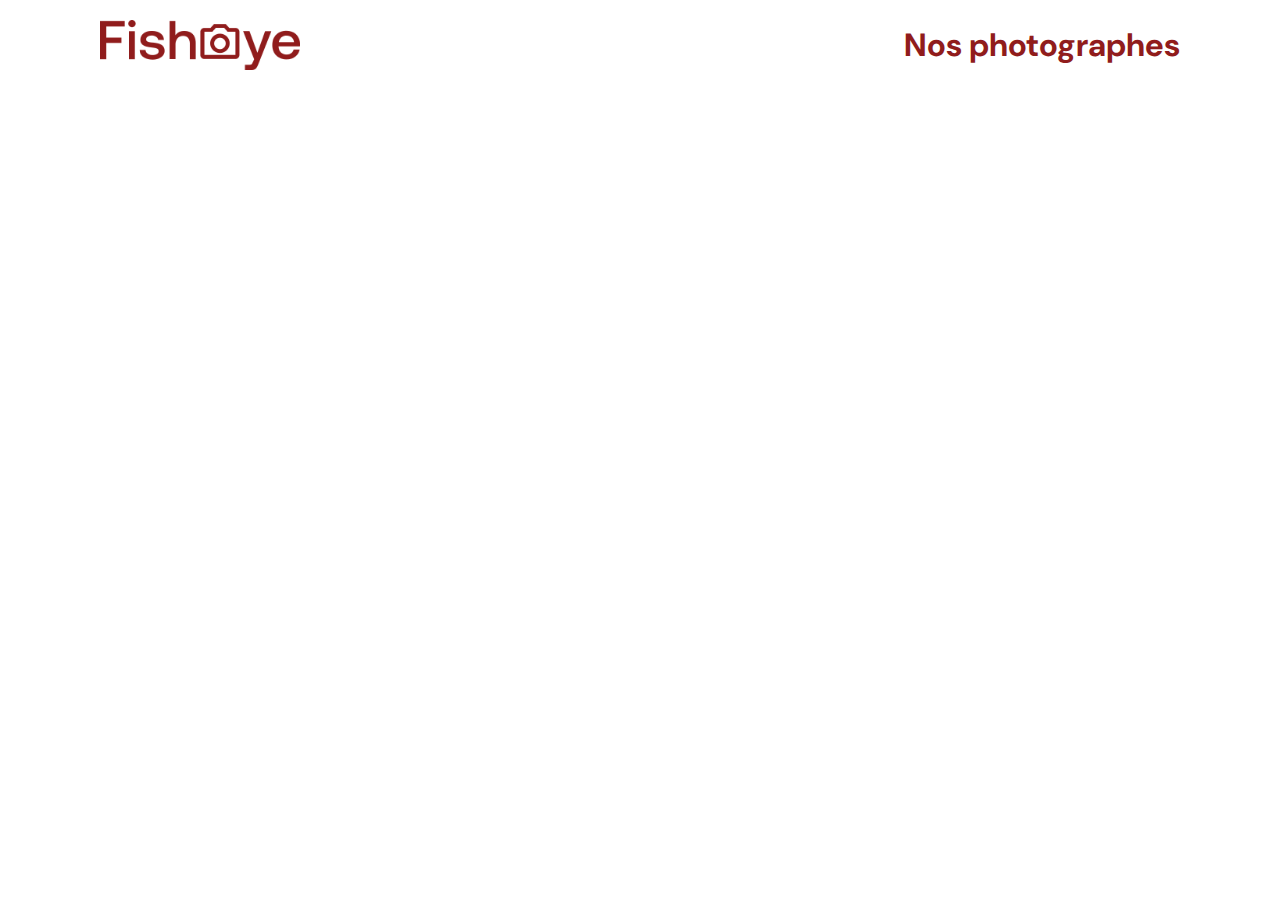
==== index.html @ 2bde6ce2 "home page" ====
<!DOCTYPE html>
<html>
  <head>
    <link href="css/style.css" rel="stylesheet" type="text/css" />
    <meta charset="utf-8">
    <link rel="icon" type="image/png" href="assets/favicon.png">
    <link href="https://fonts.googleapis.com/css?family=DM+Sans&display=swap" rel="stylesheet">
    <link rel="shortcut icon" href="#">
    <title>Fisheye</title>
  </head>
  <body>
    <header>
        <img src="assets/images/logo.png" class="logo" />
        <h1>Nos photographes</h1>
    </header>
    <main id="main">
        <div class="photographer_section"></div>
    </main>
    <script src="scripts/factories/Photographer.js"></script>
    <script src="scripts/pages/index.js"></script>
    <script src="scripts/pages/photographer.js"></script>
  </body>
</html>
---- css/style.css ----
@import url("photographer.css");

a {
    text-decoration: none;
}

p {
    margin: 5px;
}

body {
    font-family: "DM Sans", sans-serif;
    margin: 0;
}


header {
    display: flex;
    flex-direction: row;
    justify-content: space-between;
    align-items: center;
    height: 90px;
}

h1 {
    color: #901C1C;
    margin-right: 100px;
}

.logo {
    height: 50px;
    margin-left: 100px;
}

.photographer_section {
    display: grid;
    grid-template-columns: 1fr 1fr 1fr;
    gap: 70px;
    margin-top: 100px;
}

.photographer_section article, .photographer_section article a {
    justify-self: center;
    display: flex;
    justify-content: center;
    align-items: center;
    flex-direction: column;
}

.photographer_section article h2 {
    color: #D3573C;
    font-size: 36px;
    margin-bottom: 5px;
}

.photographer_section article img {
    height: 200px;
    width: 200px;
    object-fit: cover;
    border-radius: 100px;
}

.photographer_section article div {
    text-align: center;
    font-size: 14px;
}

.cityCountry{
    color: #901C1C;
    font-size: 16px;
}
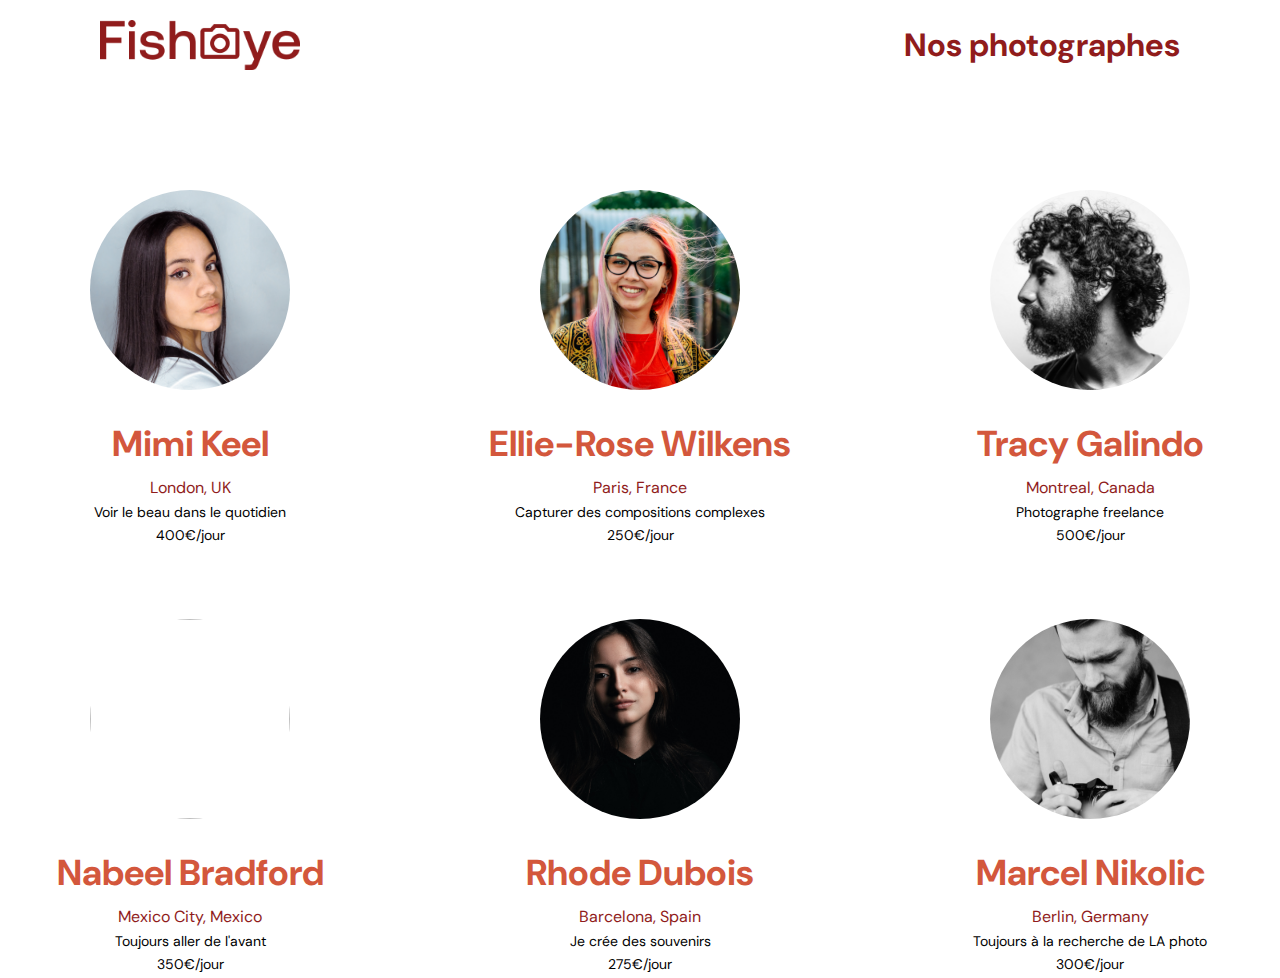
==== commit cf01e479: "script" ====
--- a/index.html
+++ b/index.html
@@ -16,8 +16,10 @@
     <main id="main">
         <div class="photographer_section"></div>
     </main>
-    <script src="scripts/factories/Photographer.js"></script>
+    <script src="scripts/utils/data.js"></script>
+    <script src="scripts/factories/photographer.js"></script>
     <script src="scripts/pages/index.js"></script>
-    <script src="scripts/pages/photographer.js"></script>
+    <!-- <script src="scripts/pages/photographer.js"></script> -->
+    <!-- <script src="scripts/factories/media.js"></script> -->
   </body>
 </html>--- a/css/style.css
+++ b/css/style.css
@@ -1,7 +1,16 @@
 @import url("photographer.css");
+
+
+*{
+    box-sizing: border-box;
+    font-family: "DM Sans", sans-serif;
+
+
+}
 
 a {
     text-decoration: none;
+    color: inherit;
 }
 
 p {
@@ -9,8 +18,9 @@
 }
 
 body {
-    font-family: "DM Sans", sans-serif;
-    margin: 0;
+    margin: 0 auto;
+    max-width: 1300px;
+    min-width: 900px;
 }
 
 
@@ -47,13 +57,13 @@
     flex-direction: column;
 }
 
-.photographer_section article h2 {
+.photographer_section article h2, .photograph-header h2 {
     color: #D3573C;
     font-size: 36px;
     margin-bottom: 5px;
 }
 
-.photographer_section article img {
+.photographer_section article img, .photograph-header img {
     height: 200px;
     width: 200px;
     object-fit: cover;
@@ -69,3 +79,5 @@
     color: #901C1C;
     font-size: 16px;
 }
+
+
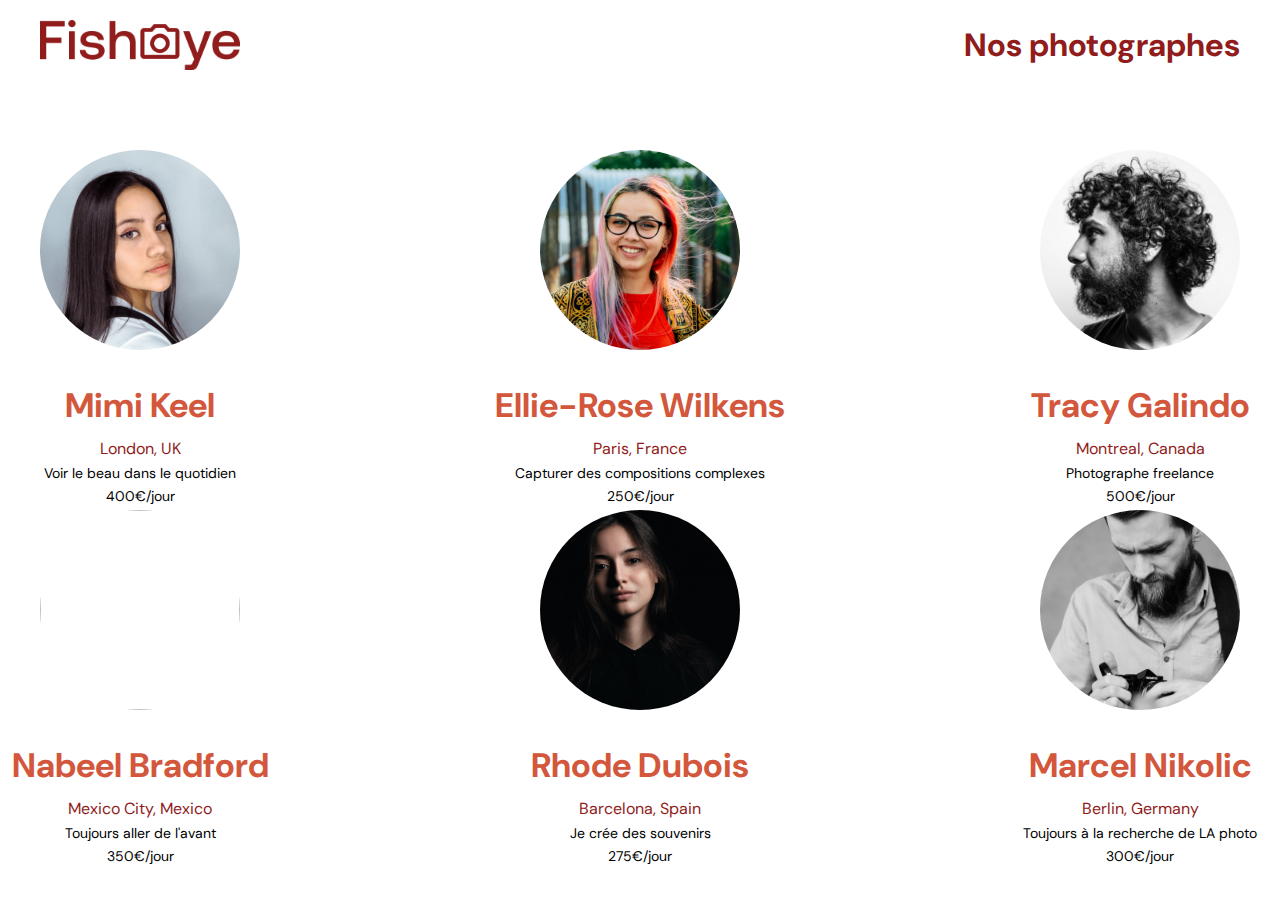
==== commit 4245fb52: "accessibilité lecteur d'ecran + reglages css" ====
--- a/index.html
+++ b/index.html
@@ -1,5 +1,5 @@
 <!DOCTYPE html>
-<html>
+<html lang="fr">
   <head>
     <link href="css/style.css" rel="stylesheet" type="text/css" />
     <meta charset="utf-8">
@@ -10,8 +10,8 @@
   </head>
   <body>
     <header>
-        <img src="assets/images/logo.png" class="logo" />
-        <h1>Nos photographes</h1>
+        <img src="assets/images/logo.png" class="logo" alt="Logo Fisheye" />
+        <h1 tabindex="0">Nos photographes</h1>
     </header>
     <main id="main">
         <div class="photographer_section"></div>
--- a/css/style.css
+++ b/css/style.css
@@ -19,8 +19,8 @@
 
 body {
     margin: 0 auto;
-    max-width: 1300px;
-    min-width: 900px;
+    width: 1200px;
+    overflow-x: hidden;
 }
 
 
@@ -34,32 +34,51 @@
 
 h1 {
     color: #901C1C;
-    margin-right: 100px;
+    /* margin-right: 100px; */
 }
+
+.screenreader-text{
+    position: absolute;
+   left: -10000em;
+   top: auto;
+   width: 1px;
+   height: 1px;
+   overflow: hidden;
+}
+
 
 .logo {
     height: 50px;
-    margin-left: 100px;
+    /* margin-left: 100px; */
+    /* padding-left: 10px; */
 }
 
 .photographer_section {
-    display: grid;
-    grid-template-columns: 1fr 1fr 1fr;
-    gap: 70px;
-    margin-top: 100px;
+    margin: auto;
+    width: 1650px;
+    display: flex;
+    flex-wrap: wrap;
+    margin-top: 60px;
+    height: 80vh;
 }
 
-.photographer_section article, .photographer_section article a {
-    justify-self: center;
+.photographer_section article{
+    transform: translateX(-50px);
     display: flex;
     justify-content: center;
-    align-items: center;
     flex-direction: column;
+    width: 300px;
+    margin-right: 200px;
+}
+
+.photographer_section article a, .photographer_section article div, .photographer_section article h2 {
+    text-align: center;
+    width: 300px;
 }
 
 .photographer_section article h2, .photograph-header h2 {
     color: #D3573C;
-    font-size: 36px;
+    font-size: 34px;
     margin-bottom: 5px;
 }
 
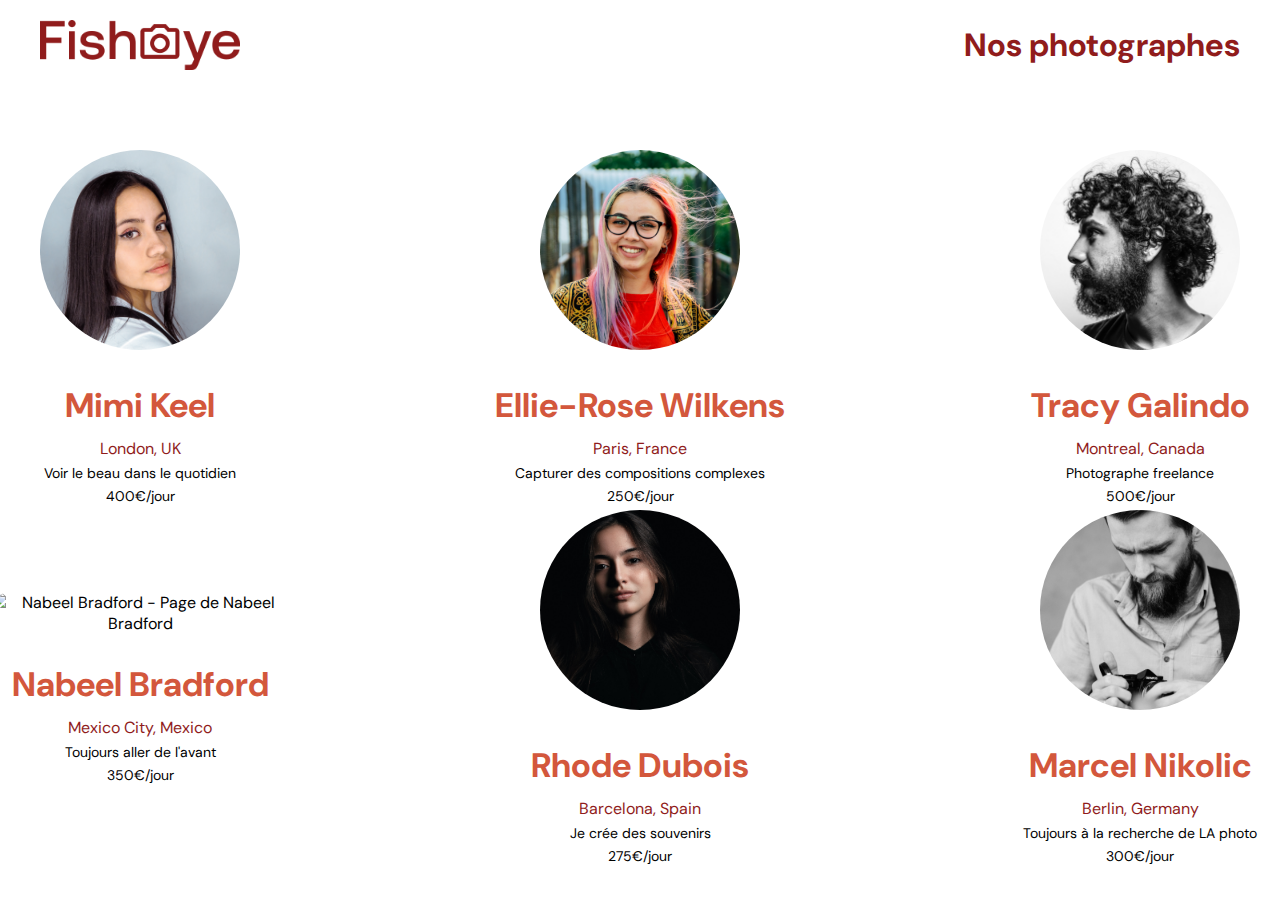
==== commit 439361f7: "accessibilité" ====
--- a/index.html
+++ b/index.html
@@ -10,7 +10,7 @@
   </head>
   <body>
     <header>
-        <img src="assets/images/logo.png" class="logo" alt="Logo Fisheye" />
+        <img src="assets/images/logo.png" class="logo" alt="" />
         <h1 tabindex="0">Nos photographes</h1>
     </header>
     <main id="main">
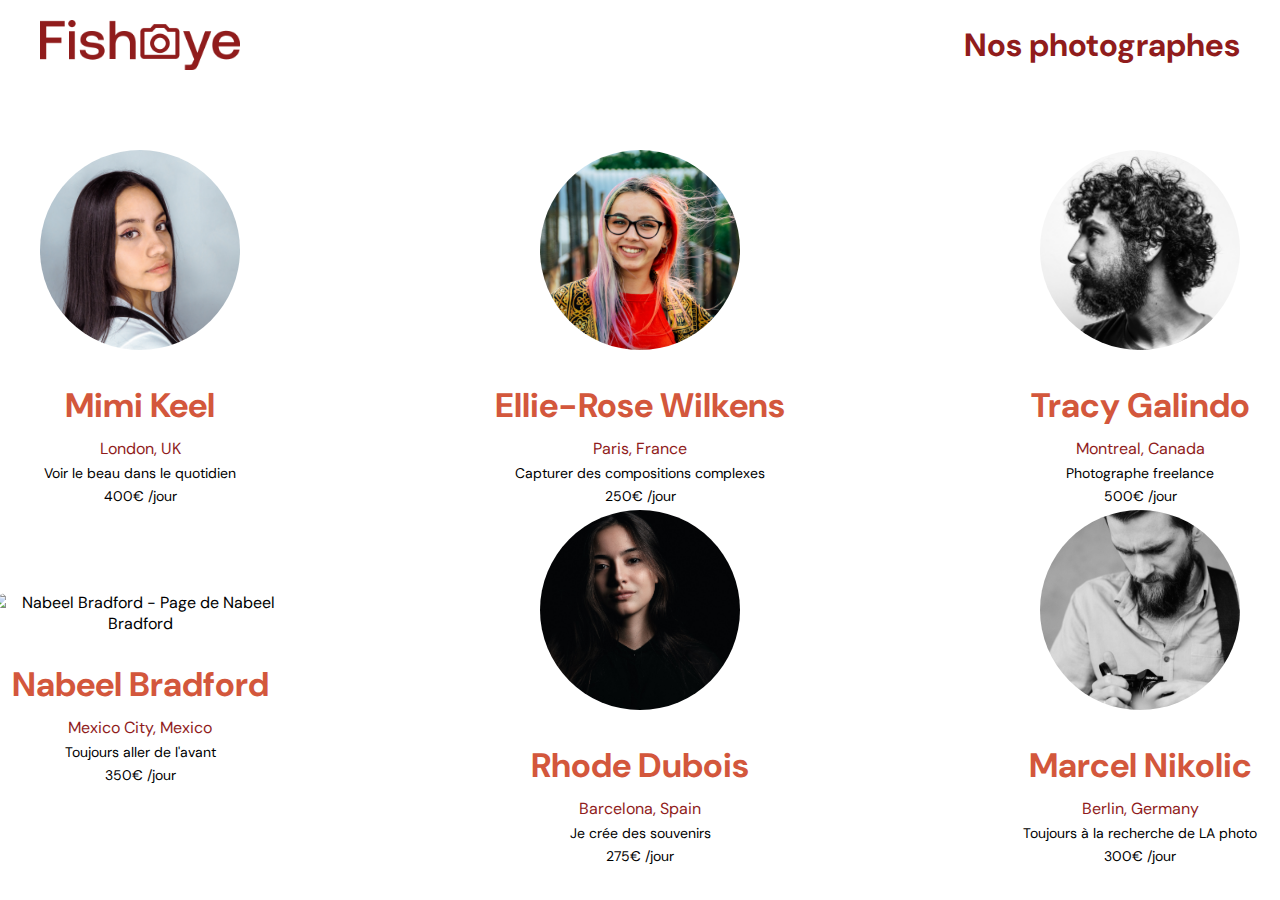
==== commit 4531bebc: "accessibilité + total likes" ====
--- a/index.html
+++ b/index.html
@@ -6,12 +6,13 @@
     <link rel="icon" type="image/png" href="assets/favicon.png">
     <link href="https://fonts.googleapis.com/css?family=DM+Sans&display=swap" rel="stylesheet">
     <link rel="shortcut icon" href="#">
+    <link rel="icon" type="image/png" href="assets/icons/favicon.png" />
     <title>Fisheye</title>
   </head>
   <body>
     <header>
         <img src="assets/images/logo.png" class="logo" alt="" />
-        <h1 tabindex="0">Nos photographes</h1>
+        <h1 tabindex="0"><span class='screenreader-text'>Liste de </span>Nos photographes</h1>
     </header>
     <main id="main">
         <div class="photographer_section"></div>
